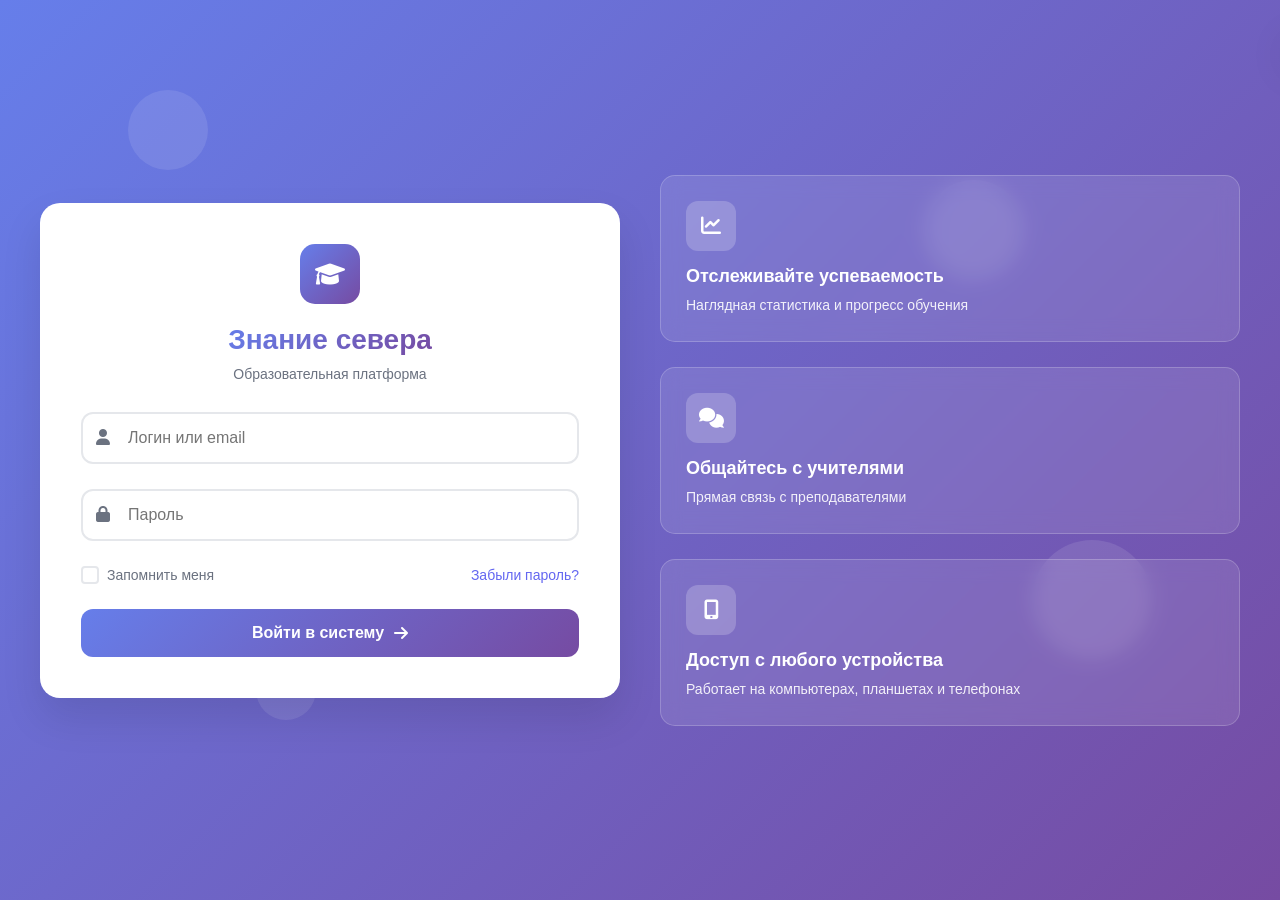
==== index.html @ a084d048 "Первоначальный коммит" ====
<!DOCTYPE html>
<html lang="ru">
<head>
    <meta charset="UTF-8">
    <meta name="viewport" content="width=device-width, initial-scale=1.0">
    <title>Сетевой город - Вход в систему</title>
    <link rel="stylesheet" href="https://cdnjs.cloudflare.com/ajax/libs/font-awesome/6.0.0/css/all.min.css">
    <link rel="stylesheet" href="style.css">
</head>
<body>
<div class="background-animation">
    <div class="floating-shapes">
        <div class="shape shape-1"></div>
        <div class="shape shape-2"></div>
        <div class="shape shape-3"></div>
        <div class="shape shape-4"></div>
    </div>
</div>

<div class="container">
    <div class="login-card">
        <div class="card-header">
            <div class="logo">
                <div class="logo-icon">
                    <i class="fas fa-graduation-cap"></i>
                </div>
                <h1>Знание севера</h1>
                <p>Образовательная платформа</p>
            </div>
        </div>

        <div class="card-body">
            <form id="loginForm" class="login-form">
                <div class="input-group">
                    <div class="input-icon">
                        <i class="fas fa-user"></i>
                    </div>
                    <input type="text" id="username" placeholder="Логин или email" required>
                    <div class="input-highlight"></div>
                </div>

                <div class="input-group">
                    <div class="input-icon">
                        <i class="fas fa-lock"></i>
                    </div>
                    <input type="password" id="password" placeholder="Пароль" required>
                    <div class="input-highlight"></div>
                    <button type="button" class="password-toggle">
                        <i class="fas fa-eye"></i>
                    </button>
                </div>

                <div class="form-options">
                    <label class="checkbox-container">
                        <input type="checkbox" id="remember">
                        <span class="checkmark"></span>
                        Запомнить меня
                    </label>
                    <a href="#" class="forgot-link">Забыли пароль?</a>
                </div>

                <button type="submit" class="submit-btn">
                    <span class="btn-text">Войти в систему</span>
                    <div class="btn-loader">
                        <div class="loader"></div>
                    </div>
                    <i class="fas fa-arrow-right btn-icon"></i>
                </button>
            </form>
        </div>
    </div>

    <div class="features-panel">
        <div class="feature-item">
            <div class="feature-icon">
                <i class="fas fa-chart-line"></i>
            </div>
            <h3>Отслеживайте успеваемость</h3>
            <p>Наглядная статистика и прогресс обучения</p>
        </div>
        <div class="feature-item">
            <div class="feature-icon">
                <i class="fas fa-comments"></i>
            </div>
            <h3>Общайтесь с учителями</h3>
            <p>Прямая связь с преподавателями</p>
        </div>
        <div class="feature-item">
            <div class="feature-icon">
                <i class="fas fa-mobile-alt"></i>
            </div>
            <h3>Доступ с любого устройства</h3>
            <p>Работает на компьютерах, планшетах и телефонах</p>
        </div>
    </div>
</div>

<div class="notification" id="notification"></div>

<script src="script.js"></script>
</body>
</html>
---- style.css ----
* {
    margin: 0;
    padding: 0;
    box-sizing: border-box;
    font-family: 'Segoe UI', Tahoma, Geneva, Verdana, sans-serif;
}

:root {
    --primary: #6366f1;
    --primary-dark: #4f46e5;
    --secondary: #10b981;
    --accent: #f59e0b;
    --text: #1f2937;
    --text-light: #6b7280;
    --background: #f8fafc;
    --white: #ffffff;
    --shadow: 0 20px 40px rgba(0, 0, 0, 0.1);
    --gradient: linear-gradient(135deg, #667eea 0%, #764ba2 100%);
}

body {
    background: var(--gradient);
    min-height: 100vh;
    display: flex;
    align-items: center;
    justify-content: center;
    padding: 20px;
    overflow-x: hidden;
}

.background-animation {
    position: fixed;
    top: 0;
    left: 0;
    width: 100%;
    height: 100%;
    z-index: -1;
    overflow: hidden;
}

.floating-shapes {
    position: relative;
    width: 100%;
    height: 100%;
}

.shape {
    position: absolute;
    border-radius: 50%;
    background: rgba(255, 255, 255, 0.1);
    animation: float 6s ease-in-out infinite;
}

.shape-1 {
    width: 80px;
    height: 80px;
    top: 10%;
    left: 10%;
    animation-delay: 0s;
}

.shape-2 {
    width: 120px;
    height: 120px;
    top: 60%;
    right: 10%;
    animation-delay: 2s;
}

.shape-3 {
    width: 60px;
    height: 60px;
    bottom: 20%;
    left: 20%;
    animation-delay: 4s;
}

.shape-4 {
    width: 100px;
    height: 100px;
    top: 20%;
    right: 20%;
    animation-delay: 1s;
}

@keyframes float {
    0%, 100% { transform: translateY(0px) rotate(0deg); }
    50% { transform: translateY(-20px) rotate(180deg); }
}

.container {
    display: grid;
    grid-template-columns: 1fr 1fr;
    gap: 40px;
    max-width: 1200px;
    width: 100%;
    align-items: center;
}

.login-card {
    background: var(--white);
    border-radius: 20px;
    padding: 40px;
    box-shadow: var(--shadow);
    backdrop-filter: blur(10px);
    border: 1px solid rgba(255, 255, 255, 0.2);
    transform: translateY(0);
    transition: all 0.3s ease;
}

.login-card:hover {
    transform: translateY(-5px);
    box-shadow: 0 25px 50px rgba(0, 0, 0, 0.15);
}

.card-header {
    text-align: center;
    margin-bottom: 30px;
}

.logo {
    display: flex;
    flex-direction: column;
    align-items: center;
    gap: 10px;
}

.logo-icon {
    width: 60px;
    height: 60px;
    background: var(--gradient);
    border-radius: 15px;
    display: flex;
    align-items: center;
    justify-content: center;
    margin-bottom: 10px;
}

.logo-icon i {
    font-size: 24px;
    color: var(--white);
}

.logo h1 {
    font-size: 28px;
    font-weight: 700;
    background: var(--gradient);
    -webkit-background-clip: text;
    -webkit-text-fill-color: transparent;
    background-clip: text;
}

.logo p {
    color: var(--text-light);
    font-size: 14px;
}

.input-group {
    position: relative;
    margin-bottom: 25px;
}

.input-icon {
    position: absolute;
    left: 15px;
    top: 50%;
    transform: translateY(-50%);
    color: var(--text-light);
    z-index: 2;
    transition: all 0.3s ease;
}

.input-group input {
    width: 100%;
    padding: 15px 15px 15px 45px;
    border: 2px solid #e5e7eb;
    border-radius: 12px;
    font-size: 16px;
    background: var(--white);
    transition: all 0.3s ease;
    position: relative;
    z-index: 1;
}

.input-group input:focus {
    border-color: var(--primary);
    outline: none;
    box-shadow: 0 0 0 3px rgba(99, 102, 241, 0.1);
}

.input-group input:focus + .input-highlight {
    width: 100%;
}

.input-highlight {
    position: absolute;
    bottom: 0;
    left: 0;
    height: 2px;
    width: 0;
    background: var(--gradient);
    transition: all 0.3s ease;
    border-radius: 0 0 12px 12px;
}

.password-toggle {
    position: absolute;
    right: 15px;
    top: 50%;
    transform: translateY(-50%);
    background: none;
    border: none;
    color: var(--text-light);
    cursor: pointer;
    transition: all 0.3s ease;
}

.password-toggle:hover {
    color: var(--primary);
}

.form-options {
    display: flex;
    justify-content: space-between;
    align-items: center;
    margin-bottom: 25px;
}

.checkbox-container {
    display: flex;
    align-items: center;
    cursor: pointer;
    font-size: 14px;
    color: var(--text-light);
}

.checkbox-container input {
    display: none;
}

.checkmark {
    width: 18px;
    height: 18px;
    border: 2px solid #e5e7eb;
    border-radius: 4px;
    margin-right: 8px;
    position: relative;
    transition: all 0.3s ease;
}

.checkbox-container input:checked + .checkmark {
    background: var(--primary);
    border-color: var(--primary);
}

.checkbox-container input:checked + .checkmark::after {
    content: '✓';
    position: absolute;
    color: white;
    font-size: 12px;
    top: 50%;
    left: 50%;
    transform: translate(-50%, -50%);
}

.forgot-link {
    color: var(--primary);
    text-decoration: none;
    font-size: 14px;
    transition: all 0.3s ease;
}

.forgot-link:hover {
    color: var(--primary-dark);
    text-decoration: underline;
}

.submit-btn {
    width: 100%;
    padding: 15px;
    background: var(--gradient);
    border: none;
    border-radius: 12px;
    color: var(--white);
    font-size: 16px;
    font-weight: 600;
    cursor: pointer;
    transition: all 0.3s ease;
    display: flex;
    align-items: center;
    justify-content: center;
    gap: 10px;
    position: relative;
    overflow: hidden;
}

.submit-btn:hover {
    transform: translateY(-2px);
    box-shadow: 0 10px 20px rgba(99, 102, 241, 0.3);
}

.submit-btn:active {
    transform: translateY(0);
}

.btn-loader {
    display: none;
}

.loader {
    width: 20px;
    height: 20px;
    border: 2px solid transparent;
    border-top: 2px solid var(--white);
    border-radius: 50%;
    animation: spin 1s linear infinite;
}

@keyframes spin {
    0% { transform: rotate(0deg); }
    100% { transform: rotate(360deg); }
}

.btn-icon {
    transition: transform 0.3s ease;
}

.submit-btn:hover .btn-icon {
    transform: translateX(3px);
}

.features-panel {
    display: flex;
    flex-direction: column;
    gap: 25px;
}

.feature-item {
    background: rgba(255, 255, 255, 0.1);
    backdrop-filter: blur(10px);
    border: 1px solid rgba(255, 255, 255, 0.2);
    border-radius: 15px;
    padding: 25px;
    color: var(--white);
    transition: all 0.3s ease;
}

.feature-item:hover {
    transform: translateX(10px);
    background: rgba(255, 255, 255, 0.15);
}

.feature-icon {
    width: 50px;
    height: 50px;
    background: rgba(255, 255, 255, 0.2);
    border-radius: 12px;
    display: flex;
    align-items: center;
    justify-content: center;
    margin-bottom: 15px;
}

.feature-icon i {
    font-size: 20px;
    color: var(--white);
}

.feature-item h3 {
    font-size: 18px;
    margin-bottom: 8px;
    font-weight: 600;
}

.feature-item p {
    font-size: 14px;
    opacity: 0.9;
    line-height: 1.5;
}

.notification {
    position: fixed;
    top: 20px;
    right: 20px;
    padding: 15px 25px;
    border-radius: 10px;
    color: var(--white);
    font-weight: 500;
    transform: translateX(150%);
    transition: all 0.3s ease;
    z-index: 1000;
    box-shadow: var(--shadow);
}

.notification.success {
    background: var(--secondary);
    transform: translateX(0);
}

.notification.error {
    background: #ef4444;
    transform: translateX(0);
}

.notification.info {
    background: var(--primary);
    transform: translateX(0);
}

/* Адаптивность */
@media (max-width: 968px) {
    .container {
        grid-template-columns: 1fr;
        gap: 30px;
    }

    .features-panel {
        order: -1;
        flex-direction: row;
        flex-wrap: wrap;
    }

    .feature-item {
        flex: 1;
        min-width: 250px;
    }
}

@media (max-width: 768px) {
    .login-card {
        padding: 30px 25px;
    }

    .feature-item:hover {
        transform: translateY(-5px);
    }
}

@media (max-width: 480px) {
    body {
        padding: 10px;
    }

    .login-card {
        padding: 25px 20px;
    }

    .features-panel {
        flex-direction: column;
    }

    .feature-item {
        min-width: auto;
    }
}
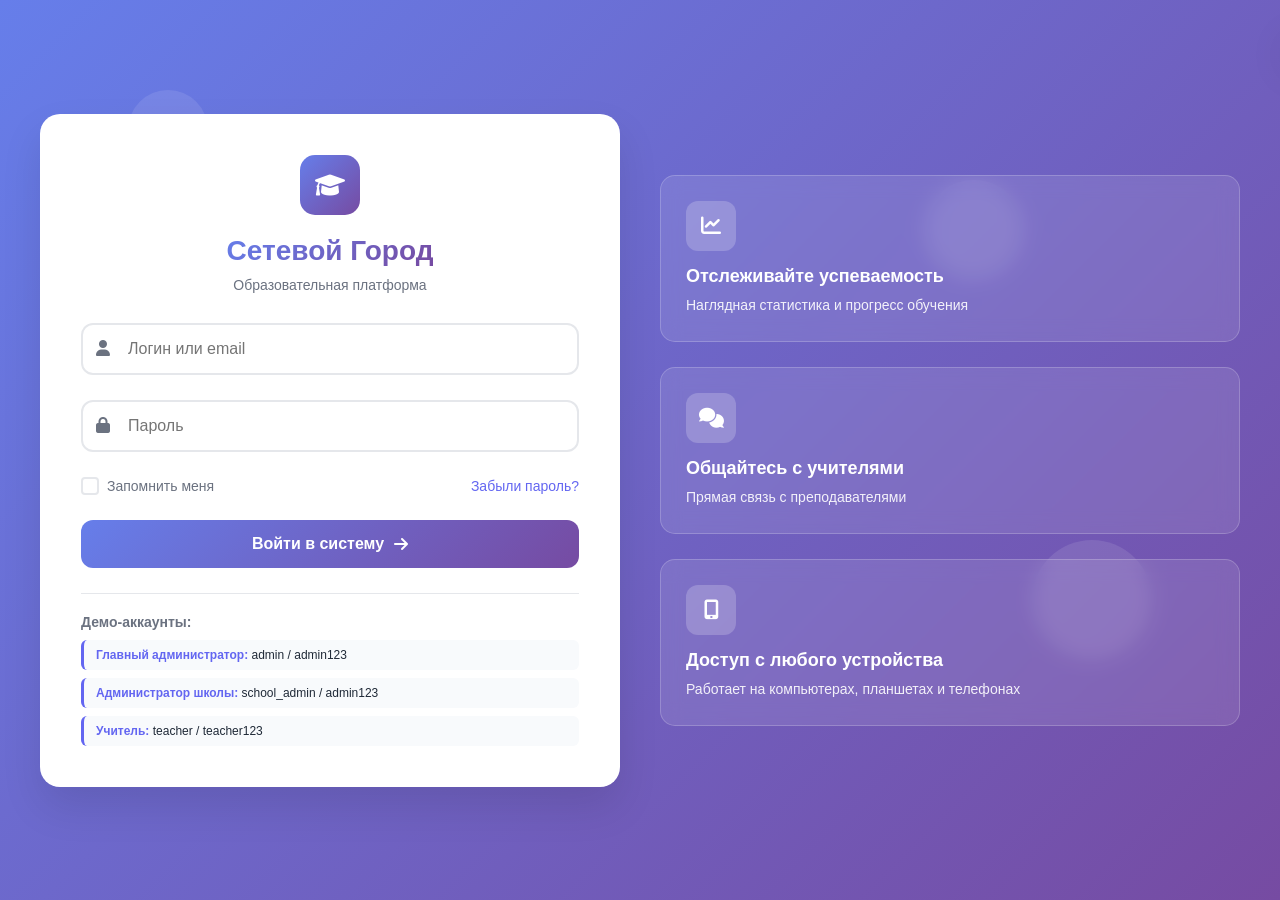
==== commit ed8e04e4: "Update index.html" ====
--- a/index.html
+++ b/index.html
@@ -5,7 +5,7 @@
     <meta name="viewport" content="width=device-width, initial-scale=1.0">
     <title>Сетевой город - Вход в систему</title>
     <link rel="stylesheet" href="https://cdnjs.cloudflare.com/ajax/libs/font-awesome/6.0.0/css/all.min.css">
-    <link rel="stylesheet" href="style.css">
+    <link rel="stylesheet" href="css/style.css">
 </head>
 <body>
 <div class="background-animation">
@@ -24,7 +24,7 @@
                 <div class="logo-icon">
                     <i class="fas fa-graduation-cap"></i>
                 </div>
-                <h1>Знание севера</h1>
+                <h1>Сетевой Город</h1>
                 <p>Образовательная платформа</p>
             </div>
         </div>
@@ -68,6 +68,21 @@
                 </button>
             </form>
         </div>
+
+        <div class="demo-accounts">
+            <h4>Демо-аккаунты:</h4>
+            <div class="account-list">
+                <div class="account-item">
+                    <strong>Главный администратор:</strong> admin / admin123
+                </div>
+                <div class="account-item">
+                    <strong>Администратор школы:</strong> school_admin / admin123
+                </div>
+                <div class="account-item">
+                    <strong>Учитель:</strong> teacher / teacher123
+                </div>
+            </div>
+        </div>
     </div>
 
     <div class="features-panel">
@@ -97,6 +112,6 @@
 
 <div class="notification" id="notification"></div>
 
-<script src="script.js"></script>
+<script src="js/script.js"></script>
 </body>
-</html>+</html>
--- a/css/style.css
+++ b/css/style.css
@@ -0,0 +1,487 @@
+* {
+    margin: 0;
+    padding: 0;
+    box-sizing: border-box;
+    font-family: 'Segoe UI', Tahoma, Geneva, Verdana, sans-serif;
+}
+
+:root {
+    --primary: #6366f1;
+    --primary-dark: #4f46e5;
+    --secondary: #10b981;
+    --accent: #f59e0b;
+    --text: #1f2937;
+    --text-light: #6b7280;
+    --background: #f8fafc;
+    --white: #ffffff;
+    --shadow: 0 20px 40px rgba(0, 0, 0, 0.1);
+    --gradient: linear-gradient(135deg, #667eea 0%, #764ba2 100%);
+}
+
+body {
+    background: var(--gradient);
+    min-height: 100vh;
+    display: flex;
+    align-items: center;
+    justify-content: center;
+    padding: 20px;
+    overflow-x: hidden;
+}
+
+.background-animation {
+    position: fixed;
+    top: 0;
+    left: 0;
+    width: 100%;
+    height: 100%;
+    z-index: -1;
+    overflow: hidden;
+}
+
+.floating-shapes {
+    position: relative;
+    width: 100%;
+    height: 100%;
+}
+
+.shape {
+    position: absolute;
+    border-radius: 50%;
+    background: rgba(255, 255, 255, 0.1);
+    animation: float 6s ease-in-out infinite;
+}
+
+.shape-1 {
+    width: 80px;
+    height: 80px;
+    top: 10%;
+    left: 10%;
+    animation-delay: 0s;
+}
+
+.shape-2 {
+    width: 120px;
+    height: 120px;
+    top: 60%;
+    right: 10%;
+    animation-delay: 2s;
+}
+
+.shape-3 {
+    width: 60px;
+    height: 60px;
+    bottom: 20%;
+    left: 20%;
+    animation-delay: 4s;
+}
+
+.shape-4 {
+    width: 100px;
+    height: 100px;
+    top: 20%;
+    right: 20%;
+    animation-delay: 1s;
+}
+
+@keyframes float {
+    0%, 100% { transform: translateY(0px) rotate(0deg); }
+    50% { transform: translateY(-20px) rotate(180deg); }
+}
+
+.container {
+    display: grid;
+    grid-template-columns: 1fr 1fr;
+    gap: 40px;
+    max-width: 1200px;
+    width: 100%;
+    align-items: center;
+}
+
+.login-card {
+    background: var(--white);
+    border-radius: 20px;
+    padding: 40px;
+    box-shadow: var(--shadow);
+    backdrop-filter: blur(10px);
+    border: 1px solid rgba(255, 255, 255, 0.2);
+    transform: translateY(0);
+    transition: all 0.3s ease;
+}
+
+.login-card:hover {
+    transform: translateY(-5px);
+    box-shadow: 0 25px 50px rgba(0, 0, 0, 0.15);
+}
+
+.card-header {
+    text-align: center;
+    margin-bottom: 30px;
+}
+
+.logo {
+    display: flex;
+    flex-direction: column;
+    align-items: center;
+    gap: 10px;
+}
+
+.logo-icon {
+    width: 60px;
+    height: 60px;
+    background: var(--gradient);
+    border-radius: 15px;
+    display: flex;
+    align-items: center;
+    justify-content: center;
+    margin-bottom: 10px;
+}
+
+.logo-icon i {
+    font-size: 24px;
+    color: var(--white);
+}
+
+.logo h1 {
+    font-size: 28px;
+    font-weight: 700;
+    background: var(--gradient);
+    -webkit-background-clip: text;
+    -webkit-text-fill-color: transparent;
+    background-clip: text;
+}
+
+.logo p {
+    color: var(--text-light);
+    font-size: 14px;
+}
+
+.input-group {
+    position: relative;
+    margin-bottom: 25px;
+}
+
+.input-icon {
+    position: absolute;
+    left: 15px;
+    top: 50%;
+    transform: translateY(-50%);
+    color: var(--text-light);
+    z-index: 2;
+    transition: all 0.3s ease;
+}
+
+.input-group input {
+    width: 100%;
+    padding: 15px 15px 15px 45px;
+    border: 2px solid #e5e7eb;
+    border-radius: 12px;
+    font-size: 16px;
+    background: var(--white);
+    transition: all 0.3s ease;
+    position: relative;
+    z-index: 1;
+}
+
+.input-group input:focus {
+    border-color: var(--primary);
+    outline: none;
+    box-shadow: 0 0 0 3px rgba(99, 102, 241, 0.1);
+}
+
+.input-group input:focus + .input-highlight {
+    width: 100%;
+}
+
+.input-highlight {
+    position: absolute;
+    bottom: 0;
+    left: 0;
+    height: 2px;
+    width: 0;
+    background: var(--gradient);
+    transition: all 0.3s ease;
+    border-radius: 0 0 12px 12px;
+}
+
+.password-toggle {
+    position: absolute;
+    right: 15px;
+    top: 50%;
+    transform: translateY(-50%);
+    background: none;
+    border: none;
+    color: var(--text-light);
+    cursor: pointer;
+    transition: all 0.3s ease;
+}
+
+.password-toggle:hover {
+    color: var(--primary);
+}
+
+.form-options {
+    display: flex;
+    justify-content: space-between;
+    align-items: center;
+    margin-bottom: 25px;
+}
+
+.checkbox-container {
+    display: flex;
+    align-items: center;
+    cursor: pointer;
+    font-size: 14px;
+    color: var(--text-light);
+}
+
+.checkbox-container input {
+    display: none;
+}
+
+.checkmark {
+    width: 18px;
+    height: 18px;
+    border: 2px solid #e5e7eb;
+    border-radius: 4px;
+    margin-right: 8px;
+    position: relative;
+    transition: all 0.3s ease;
+}
+
+.checkbox-container input:checked + .checkmark {
+    background: var(--primary);
+    border-color: var(--primary);
+}
+
+.checkbox-container input:checked + .checkmark::after {
+    content: '✓';
+    position: absolute;
+    color: white;
+    font-size: 12px;
+    top: 50%;
+    left: 50%;
+    transform: translate(-50%, -50%);
+}
+
+.forgot-link {
+    color: var(--primary);
+    text-decoration: none;
+    font-size: 14px;
+    transition: all 0.3s ease;
+}
+
+.forgot-link:hover {
+    color: var(--primary-dark);
+    text-decoration: underline;
+}
+
+.submit-btn {
+    width: 100%;
+    padding: 15px;
+    background: var(--gradient);
+    border: none;
+    border-radius: 12px;
+    color: var(--white);
+    font-size: 16px;
+    font-weight: 600;
+    cursor: pointer;
+    transition: all 0.3s ease;
+    display: flex;
+    align-items: center;
+    justify-content: center;
+    gap: 10px;
+    position: relative;
+    overflow: hidden;
+}
+
+.submit-btn:hover {
+    transform: translateY(-2px);
+    box-shadow: 0 10px 20px rgba(99, 102, 241, 0.3);
+}
+
+.submit-btn:active {
+    transform: translateY(0);
+}
+
+.btn-loader {
+    display: none;
+}
+
+.loader {
+    width: 20px;
+    height: 20px;
+    border: 2px solid transparent;
+    border-top: 2px solid var(--white);
+    border-radius: 50%;
+    animation: spin 1s linear infinite;
+}
+
+@keyframes spin {
+    0% { transform: rotate(0deg); }
+    100% { transform: rotate(360deg); }
+}
+
+.btn-icon {
+    transition: transform 0.3s ease;
+}
+
+.submit-btn:hover .btn-icon {
+    transform: translateX(3px);
+}
+
+.demo-accounts {
+    margin-top: 25px;
+    padding-top: 20px;
+    border-top: 1px solid #e5e7eb;
+}
+
+.demo-accounts h4 {
+    font-size: 14px;
+    color: var(--text-light);
+    margin-bottom: 10px;
+}
+
+.account-list {
+    display: flex;
+    flex-direction: column;
+    gap: 8px;
+}
+
+.account-item {
+    font-size: 12px;
+    color: var(--text);
+    background: var(--background);
+    padding: 8px 12px;
+    border-radius: 6px;
+    border-left: 3px solid var(--primary);
+}
+
+.account-item strong {
+    color: var(--primary);
+}
+
+.features-panel {
+    display: flex;
+    flex-direction: column;
+    gap: 25px;
+}
+
+.feature-item {
+    background: rgba(255, 255, 255, 0.1);
+    backdrop-filter: blur(10px);
+    border: 1px solid rgba(255, 255, 255, 0.2);
+    border-radius: 15px;
+    padding: 25px;
+    color: var(--white);
+    transition: all 0.3s ease;
+}
+
+.feature-item:hover {
+    transform: translateX(10px);
+    background: rgba(255, 255, 255, 0.15);
+}
+
+.feature-icon {
+    width: 50px;
+    height: 50px;
+    background: rgba(255, 255, 255, 0.2);
+    border-radius: 12px;
+    display: flex;
+    align-items: center;
+    justify-content: center;
+    margin-bottom: 15px;
+}
+
+.feature-icon i {
+    font-size: 20px;
+    color: var(--white);
+}
+
+.feature-item h3 {
+    font-size: 18px;
+    margin-bottom: 8px;
+    font-weight: 600;
+}
+
+.feature-item p {
+    font-size: 14px;
+    opacity: 0.9;
+    line-height: 1.5;
+}
+
+.notification {
+    position: fixed;
+    top: 20px;
+    right: 20px;
+    padding: 15px 25px;
+    border-radius: 10px;
+    color: var(--white);
+    font-weight: 500;
+    transform: translateX(150%);
+    transition: all 0.3s ease;
+    z-index: 1000;
+    box-shadow: var(--shadow);
+}
+
+.notification.show {
+    transform: translateX(0);
+}
+
+.notification.success {
+    background: var(--secondary);
+}
+
+.notification.error {
+    background: #ef4444;
+}
+
+.notification.info {
+    background: var(--primary);
+}
+
+/* Адаптивность */
+@media (max-width: 968px) {
+    .container {
+        grid-template-columns: 1fr;
+        gap: 30px;
+    }
+
+    .features-panel {
+        order: -1;
+        flex-direction: row;
+        flex-wrap: wrap;
+    }
+
+    .feature-item {
+        flex: 1;
+        min-width: 250px;
+    }
+}
+
+@media (max-width: 768px) {
+    .login-card {
+        padding: 30px 25px;
+    }
+
+    .feature-item:hover {
+        transform: translateY(-5px);
+    }
+}
+
+@media (max-width: 480px) {
+    body {
+        padding: 10px;
+    }
+
+    .login-card {
+        padding: 25px 20px;
+    }
+
+    .features-panel {
+        flex-direction: column;
+    }
+
+    .feature-item {
+        min-width: auto;
+    }
+}
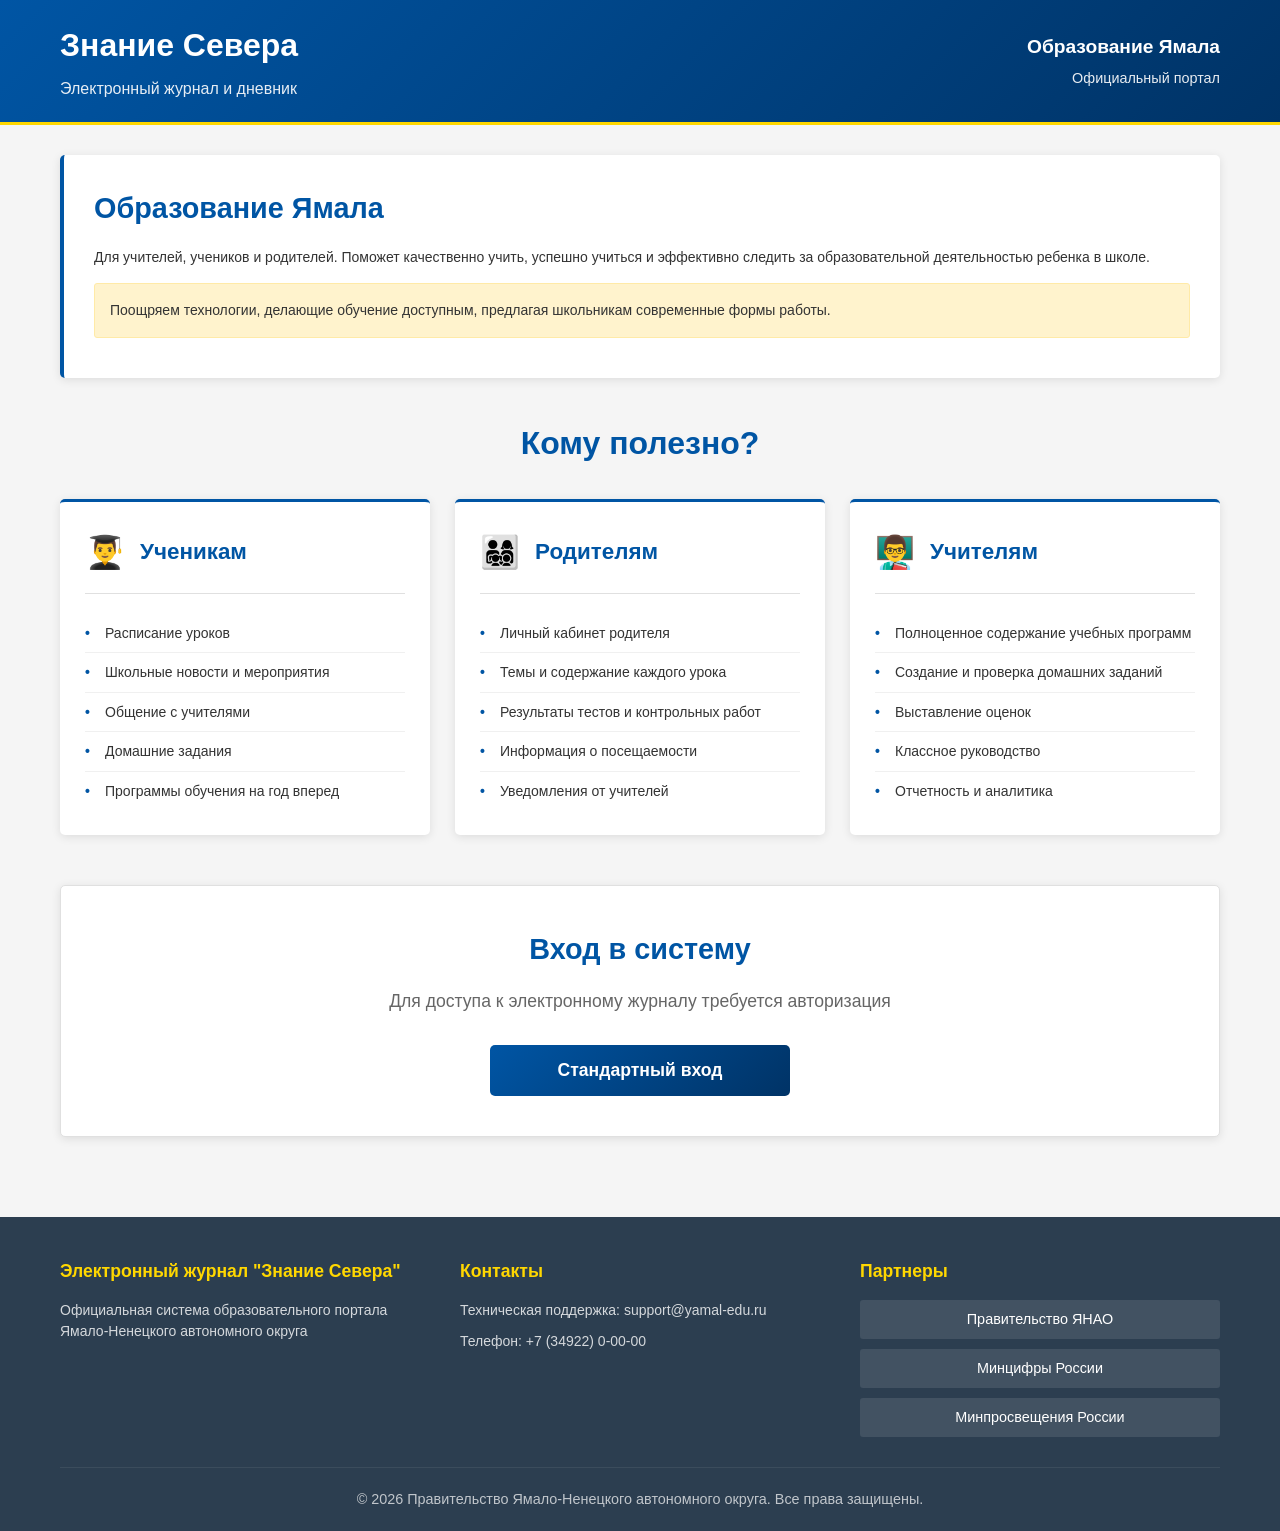
==== commit 2b2464c4: "Первоначальный коммит" ====
--- a/index.html
+++ b/index.html
@@ -3,115 +3,132 @@
 <head>
     <meta charset="UTF-8">
     <meta name="viewport" content="width=device-width, initial-scale=1.0">
-    <title>Сетевой город - Вход в систему</title>
-    <link rel="stylesheet" href="https://cdnjs.cloudflare.com/ajax/libs/font-awesome/6.0.0/css/all.min.css">
+    <title>Электронный журнал "Знание Севера" - Образование Ямала</title>
     <link rel="stylesheet" href="css/style.css">
 </head>
 <body>
-<div class="background-animation">
-    <div class="floating-shapes">
-        <div class="shape shape-1"></div>
-        <div class="shape shape-2"></div>
-        <div class="shape shape-3"></div>
-        <div class="shape shape-4"></div>
-    </div>
-</div>
+<!-- Шапка с гербами -->
+<header class="header">
+    <div class="container">
 
-<div class="container">
-    <div class="login-card">
-        <div class="card-header">
-            <div class="logo">
-                <div class="logo-icon">
-                    <i class="fas fa-graduation-cap"></i>
-                </div>
-                <h1>Сетевой Город</h1>
-                <p>Образовательная платформа</p>
+        <div class="header-main">
+            <div class="main-logo">
+                <h1>Знание Севера</h1>
+                <p>Электронный журнал и дневник</p>
             </div>
-        </div>
-
-        <div class="card-body">
-            <form id="loginForm" class="login-form">
-                <div class="input-group">
-                    <div class="input-icon">
-                        <i class="fas fa-user"></i>
-                    </div>
-                    <input type="text" id="username" placeholder="Логин или email" required>
-                    <div class="input-highlight"></div>
-                </div>
-
-                <div class="input-group">
-                    <div class="input-icon">
-                        <i class="fas fa-lock"></i>
-                    </div>
-                    <input type="password" id="password" placeholder="Пароль" required>
-                    <div class="input-highlight"></div>
-                    <button type="button" class="password-toggle">
-                        <i class="fas fa-eye"></i>
-                    </button>
-                </div>
-
-                <div class="form-options">
-                    <label class="checkbox-container">
-                        <input type="checkbox" id="remember">
-                        <span class="checkmark"></span>
-                        Запомнить меня
-                    </label>
-                    <a href="#" class="forgot-link">Забыли пароль?</a>
-                </div>
-
-                <button type="submit" class="submit-btn">
-                    <span class="btn-text">Войти в систему</span>
-                    <div class="btn-loader">
-                        <div class="loader"></div>
-                    </div>
-                    <i class="fas fa-arrow-right btn-icon"></i>
-                </button>
-            </form>
-        </div>
-
-        <div class="demo-accounts">
-            <h4>Демо-аккаунты:</h4>
-            <div class="account-list">
-                <div class="account-item">
-                    <strong>Главный администратор:</strong> admin / admin123
-                </div>
-                <div class="account-item">
-                    <strong>Администратор школы:</strong> school_admin / admin123
-                </div>
-                <div class="account-item">
-                    <strong>Учитель:</strong> teacher / teacher123
+            <div class="header-info">
+                <div class="info-item">
+                    <strong>Образование Ямала</strong>
+                    <span>Официальный портал</span>
                 </div>
             </div>
         </div>
     </div>
+</header>
 
-    <div class="features-panel">
-        <div class="feature-item">
-            <div class="feature-icon">
-                <i class="fas fa-chart-line"></i>
+<!-- Основной контент -->
+<main class="main">
+    <div class="container">
+        <!-- Баннер -->
+        <section class="banner">
+            <div class="banner-content">
+                <h2>Образование Ямала</h2>
+                <p>Для учителей, учеников и родителей. Поможет качественно учить, успешно учиться и эффективно следить за образовательной деятельностью ребенка в школе.</p>
+                <p class="banner-highlight">Поощряем технологии, делающие обучение доступным, предлагая школьникам современные формы работы.</p>
             </div>
-            <h3>Отслеживайте успеваемость</h3>
-            <p>Наглядная статистика и прогресс обучения</p>
+        </section>
+
+        <!-- Кому полезно -->
+        <section class="benefits-section">
+            <h2>Кому полезно?</h2>
+            <div class="benefits-grid">
+                <div class="benefit-card">
+                    <div class="benefit-header">
+                        <div class="benefit-icon">👨‍🎓</div>
+                        <h3>Ученикам</h3>
+                    </div>
+                    <ul class="benefit-list">
+                        <li>Расписание уроков</li>
+                        <li>Школьные новости и мероприятия</li>
+                        <li>Общение с учителями</li>
+                        <li>Домашние задания</li>
+                        <li>Программы обучения на год вперед</li>
+                    </ul>
+                </div>
+
+                <div class="benefit-card">
+                    <div class="benefit-header">
+                        <div class="benefit-icon">👨‍👩‍👧‍👦</div>
+                        <h3>Родителям</h3>
+                    </div>
+                    <ul class="benefit-list">
+                        <li>Личный кабинет родителя</li>
+                        <li>Темы и содержание каждого урока</li>
+                        <li>Результаты тестов и контрольных работ</li>
+                        <li>Информация о посещаемости</li>
+                        <li>Уведомления от учителей</li>
+                    </ul>
+                </div>
+
+                <div class="benefit-card">
+                    <div class="benefit-header">
+                        <div class="benefit-icon">👨‍🏫</div>
+                        <h3>Учителям</h3>
+                    </div>
+                    <ul class="benefit-list">
+                        <li>Полноценное содержание учебных программ</li>
+                        <li>Создание и проверка домашних заданий</li>
+                        <li>Выставление оценок</li>
+                        <li>Классное руководство</li>
+                        <li>Отчетность и аналитика</li>
+                    </ul>
+                </div>
+            </div>
+        </section>
+
+        <!-- Кнопка входа -->
+        <section class="login-section">
+            <div class="login-card">
+                <h2>Вход в систему</h2>
+                <p>Для доступа к электронному журналу требуется авторизация</p>
+                <div class="alternative-login">
+                    <button class="simple-login-btn" onclick="goToSimpleLogin()">
+                        Стандартный вход
+                    </button>
+                </div>
+            </div>
+        </section>
+    </div>
+</main>
+
+<!-- Футер -->
+<footer class="footer">
+    <div class="container">
+        <div class="footer-content">
+            <div class="footer-section">
+                <h4>Электронный журнал "Знание Севера"</h4>
+                <p>Официальная система образовательного портала Ямало-Ненецкого автономного округа</p>
+            </div>
+            <div class="footer-section">
+                <h4>Контакты</h4>
+                <p>Техническая поддержка: support@yamal-edu.ru</p>
+                <p>Телефон: +7 (34922) 0-00-00</p>
+            </div>
+            <div class="footer-section">
+                <h4>Партнеры</h4>
+                <div class="partner-logos">
+                    <div class="partner-logo">Правительство ЯНАО</div>
+                    <div class="partner-logo">Минцифры России</div>
+                    <div class="partner-logo">Минпросвещения России</div>
+                </div>
+            </div>
         </div>
-        <div class="feature-item">
-            <div class="feature-icon">
-                <i class="fas fa-comments"></i>
-            </div>
-            <h3>Общайтесь с учителями</h3>
-            <p>Прямая связь с преподавателями</p>
-        </div>
-        <div class="feature-item">
-            <div class="feature-icon">
-                <i class="fas fa-mobile-alt"></i>
-            </div>
-            <h3>Доступ с любого устройства</h3>
-            <p>Работает на компьютерах, планшетах и телефонах</p>
+        <div class="footer-bottom">
+            <p>&copy; 2024 Правительство Ямало-Ненецкого автономного округа. Все права защищены.</p>
         </div>
     </div>
-</div>
-
-<div class="notification" id="notification"></div>
+</footer>
 
 <script src="js/script.js"></script>
 </body>
-</html>
+</html>
--- a/css/style.css
+++ b/css/style.css
@@ -1,487 +1,397 @@
-* {
-    margin: 0;
-    padding: 0;
-    box-sizing: border-box;
-    font-family: 'Segoe UI', Tahoma, Geneva, Verdana, sans-serif;
-}
-
-:root {
-    --primary: #6366f1;
-    --primary-dark: #4f46e5;
-    --secondary: #10b981;
-    --accent: #f59e0b;
-    --text: #1f2937;
-    --text-light: #6b7280;
-    --background: #f8fafc;
-    --white: #ffffff;
-    --shadow: 0 20px 40px rgba(0, 0, 0, 0.1);
-    --gradient: linear-gradient(135deg, #667eea 0%, #764ba2 100%);
-}
-
-body {
-    background: var(--gradient);
-    min-height: 100vh;
-    display: flex;
-    align-items: center;
-    justify-content: center;
-    padding: 20px;
-    overflow-x: hidden;
-}
-
-.background-animation {
-    position: fixed;
-    top: 0;
-    left: 0;
-    width: 100%;
-    height: 100%;
-    z-index: -1;
-    overflow: hidden;
-}
-
-.floating-shapes {
-    position: relative;
-    width: 100%;
-    height: 100%;
-}
-
-.shape {
-    position: absolute;
-    border-radius: 50%;
-    background: rgba(255, 255, 255, 0.1);
-    animation: float 6s ease-in-out infinite;
-}
-
-.shape-1 {
-    width: 80px;
-    height: 80px;
-    top: 10%;
-    left: 10%;
-    animation-delay: 0s;
-}
-
-.shape-2 {
-    width: 120px;
-    height: 120px;
-    top: 60%;
-    right: 10%;
-    animation-delay: 2s;
-}
-
-.shape-3 {
-    width: 60px;
-    height: 60px;
-    bottom: 20%;
-    left: 20%;
-    animation-delay: 4s;
-}
-
-.shape-4 {
-    width: 100px;
-    height: 100px;
-    top: 20%;
-    right: 20%;
-    animation-delay: 1s;
-}
-
-@keyframes float {
-    0%, 100% { transform: translateY(0px) rotate(0deg); }
-    50% { transform: translateY(-20px) rotate(180deg); }
-}
-
-.container {
-    display: grid;
-    grid-template-columns: 1fr 1fr;
-    gap: 40px;
-    max-width: 1200px;
-    width: 100%;
-    align-items: center;
-}
-
-.login-card {
-    background: var(--white);
-    border-radius: 20px;
-    padding: 40px;
-    box-shadow: var(--shadow);
-    backdrop-filter: blur(10px);
-    border: 1px solid rgba(255, 255, 255, 0.2);
-    transform: translateY(0);
-    transition: all 0.3s ease;
-}
-
-.login-card:hover {
-    transform: translateY(-5px);
-    box-shadow: 0 25px 50px rgba(0, 0, 0, 0.15);
-}
-
-.card-header {
-    text-align: center;
-    margin-bottom: 30px;
-}
-
-.logo {
-    display: flex;
-    flex-direction: column;
-    align-items: center;
-    gap: 10px;
-}
-
-.logo-icon {
-    width: 60px;
-    height: 60px;
-    background: var(--gradient);
-    border-radius: 15px;
-    display: flex;
-    align-items: center;
-    justify-content: center;
-    margin-bottom: 10px;
-}
-
-.logo-icon i {
-    font-size: 24px;
-    color: var(--white);
-}
-
-.logo h1 {
-    font-size: 28px;
-    font-weight: 700;
-    background: var(--gradient);
-    -webkit-background-clip: text;
-    -webkit-text-fill-color: transparent;
-    background-clip: text;
-}
-
-.logo p {
-    color: var(--text-light);
-    font-size: 14px;
-}
-
-.input-group {
-    position: relative;
-    margin-bottom: 25px;
-}
-
-.input-icon {
-    position: absolute;
-    left: 15px;
-    top: 50%;
-    transform: translateY(-50%);
-    color: var(--text-light);
-    z-index: 2;
-    transition: all 0.3s ease;
-}
-
-.input-group input {
-    width: 100%;
-    padding: 15px 15px 15px 45px;
-    border: 2px solid #e5e7eb;
-    border-radius: 12px;
-    font-size: 16px;
-    background: var(--white);
-    transition: all 0.3s ease;
-    position: relative;
-    z-index: 1;
-}
-
-.input-group input:focus {
-    border-color: var(--primary);
-    outline: none;
-    box-shadow: 0 0 0 3px rgba(99, 102, 241, 0.1);
-}
-
-.input-group input:focus + .input-highlight {
-    width: 100%;
-}
-
-.input-highlight {
-    position: absolute;
-    bottom: 0;
-    left: 0;
-    height: 2px;
-    width: 0;
-    background: var(--gradient);
-    transition: all 0.3s ease;
-    border-radius: 0 0 12px 12px;
-}
-
-.password-toggle {
-    position: absolute;
-    right: 15px;
-    top: 50%;
-    transform: translateY(-50%);
-    background: none;
-    border: none;
-    color: var(--text-light);
-    cursor: pointer;
-    transition: all 0.3s ease;
-}
-
-.password-toggle:hover {
-    color: var(--primary);
-}
-
-.form-options {
-    display: flex;
-    justify-content: space-between;
-    align-items: center;
-    margin-bottom: 25px;
-}
-
-.checkbox-container {
-    display: flex;
-    align-items: center;
-    cursor: pointer;
-    font-size: 14px;
-    color: var(--text-light);
-}
-
-.checkbox-container input {
-    display: none;
-}
-
-.checkmark {
-    width: 18px;
-    height: 18px;
-    border: 2px solid #e5e7eb;
-    border-radius: 4px;
-    margin-right: 8px;
-    position: relative;
-    transition: all 0.3s ease;
-}
-
-.checkbox-container input:checked + .checkmark {
-    background: var(--primary);
-    border-color: var(--primary);
-}
-
-.checkbox-container input:checked + .checkmark::after {
-    content: '✓';
-    position: absolute;
-    color: white;
-    font-size: 12px;
-    top: 50%;
-    left: 50%;
-    transform: translate(-50%, -50%);
-}
-
-.forgot-link {
-    color: var(--primary);
-    text-decoration: none;
-    font-size: 14px;
-    transition: all 0.3s ease;
-}
-
-.forgot-link:hover {
-    color: var(--primary-dark);
-    text-decoration: underline;
-}
-
-.submit-btn {
-    width: 100%;
-    padding: 15px;
-    background: var(--gradient);
-    border: none;
-    border-radius: 12px;
-    color: var(--white);
-    font-size: 16px;
-    font-weight: 600;
-    cursor: pointer;
-    transition: all 0.3s ease;
-    display: flex;
-    align-items: center;
-    justify-content: center;
-    gap: 10px;
-    position: relative;
-    overflow: hidden;
-}
-
-.submit-btn:hover {
-    transform: translateY(-2px);
-    box-shadow: 0 10px 20px rgba(99, 102, 241, 0.3);
-}
-
-.submit-btn:active {
-    transform: translateY(0);
-}
-
-.btn-loader {
-    display: none;
-}
-
-.loader {
-    width: 20px;
-    height: 20px;
-    border: 2px solid transparent;
-    border-top: 2px solid var(--white);
-    border-radius: 50%;
-    animation: spin 1s linear infinite;
-}
-
-@keyframes spin {
-    0% { transform: rotate(0deg); }
-    100% { transform: rotate(360deg); }
-}
-
-.btn-icon {
-    transition: transform 0.3s ease;
-}
-
-.submit-btn:hover .btn-icon {
-    transform: translateX(3px);
-}
-
-.demo-accounts {
-    margin-top: 25px;
-    padding-top: 20px;
-    border-top: 1px solid #e5e7eb;
-}
-
-.demo-accounts h4 {
-    font-size: 14px;
-    color: var(--text-light);
-    margin-bottom: 10px;
-}
-
-.account-list {
-    display: flex;
-    flex-direction: column;
-    gap: 8px;
-}
-
-.account-item {
-    font-size: 12px;
-    color: var(--text);
-    background: var(--background);
-    padding: 8px 12px;
-    border-radius: 6px;
-    border-left: 3px solid var(--primary);
-}
-
-.account-item strong {
-    color: var(--primary);
-}
-
-.features-panel {
-    display: flex;
-    flex-direction: column;
-    gap: 25px;
-}
-
-.feature-item {
-    background: rgba(255, 255, 255, 0.1);
-    backdrop-filter: blur(10px);
-    border: 1px solid rgba(255, 255, 255, 0.2);
-    border-radius: 15px;
-    padding: 25px;
-    color: var(--white);
-    transition: all 0.3s ease;
-}
-
-.feature-item:hover {
-    transform: translateX(10px);
-    background: rgba(255, 255, 255, 0.15);
-}
-
-.feature-icon {
-    width: 50px;
-    height: 50px;
-    background: rgba(255, 255, 255, 0.2);
-    border-radius: 12px;
-    display: flex;
-    align-items: center;
-    justify-content: center;
-    margin-bottom: 15px;
-}
-
-.feature-icon i {
-    font-size: 20px;
-    color: var(--white);
-}
-
-.feature-item h3 {
-    font-size: 18px;
-    margin-bottom: 8px;
-    font-weight: 600;
-}
-
-.feature-item p {
-    font-size: 14px;
-    opacity: 0.9;
-    line-height: 1.5;
-}
-
-.notification {
-    position: fixed;
-    top: 20px;
-    right: 20px;
-    padding: 15px 25px;
-    border-radius: 10px;
-    color: var(--white);
-    font-weight: 500;
-    transform: translateX(150%);
-    transition: all 0.3s ease;
-    z-index: 1000;
-    box-shadow: var(--shadow);
-}
-
-.notification.show {
-    transform: translateX(0);
-}
-
-.notification.success {
-    background: var(--secondary);
-}
-
-.notification.error {
-    background: #ef4444;
-}
-
-.notification.info {
-    background: var(--primary);
-}
-
-/* Адаптивность */
-@media (max-width: 968px) {
-    .container {
-        grid-template-columns: 1fr;
-        gap: 30px;
-    }
-
-    .features-panel {
-        order: -1;
-        flex-direction: row;
-        flex-wrap: wrap;
-    }
-
-    .feature-item {
-        flex: 1;
-        min-width: 250px;
-    }
-}
-
-@media (max-width: 768px) {
-    .login-card {
-        padding: 30px 25px;
-    }
-
-    .feature-item:hover {
-        transform: translateY(-5px);
-    }
-}
-
-@media (max-width: 480px) {
-    body {
-        padding: 10px;
-    }
-
-    .login-card {
-        padding: 25px 20px;
-    }
-
-    .features-panel {
-        flex-direction: column;
-    }
-
-    .feature-item {
-        min-width: auto;
-    }
+* {
+    margin: 0;
+    padding: 0;
+    box-sizing: border-box;
+}
+
+body {
+    font-family: 'Arial', sans-serif;
+    line-height: 1.6;
+    color: #333;
+    background-color: #f5f5f5;
+    font-size: 14px;
+}
+
+.container {
+    max-width: 1200px;
+    margin: 0 auto;
+    padding: 0 20px;
+}
+
+/* Шапка */
+.header {
+    background: linear-gradient(135deg, #0055a4 0%, #003366 100%);
+    color: white;
+    border-bottom: 3px solid #ffd700;
+}
+
+.header-top {
+    background: rgba(0,0,0,0.1);
+    padding: 10px 0;
+    border-bottom: 1px solid rgba(255,255,255,0.1);
+}
+
+.government-logos {
+    display: flex;
+    justify-content: space-between;
+    align-items: center;
+    flex-wrap: wrap;
+    gap: 20px;
+}
+
+.logo-item {
+    text-align: center;
+    padding: 5px 15px;
+    background: rgba(255,255,255,0.1);
+    border-radius: 3px;
+}
+
+.logo-placeholder {
+    font-size: 12px;
+    font-weight: bold;
+    opacity: 0.9;
+}
+
+.header-main {
+    display: flex;
+    justify-content: space-between;
+    align-items: center;
+    padding: 20px 0;
+}
+
+.main-logo h1 {
+    font-size: 2rem;
+    font-weight: bold;
+    margin-bottom: 5px;
+}
+
+.main-logo p {
+    opacity: 0.9;
+    font-size: 1rem;
+}
+
+.header-info {
+    text-align: right;
+}
+
+.info-item strong {
+    display: block;
+    font-size: 1.2rem;
+    margin-bottom: 5px;
+}
+
+.info-item span {
+    opacity: 0.9;
+    font-size: 0.9rem;
+}
+
+/* Навигация */
+.navigation {
+    background: #003366;
+    border-bottom: 1px solid #002244;
+}
+
+.nav-menu {
+    display: flex;
+    list-style: none;
+    margin: 0;
+    padding: 0;
+}
+
+.nav-menu li {
+    margin: 0;
+}
+
+.nav-menu a {
+    display: block;
+    color: white;
+    text-decoration: none;
+    padding: 15px 20px;
+    font-weight: 500;
+    border-right: 1px solid #002244;
+    transition: background-color 0.3s ease;
+}
+
+.nav-menu a:hover {
+    background: #002244;
+}
+
+/* Основной контент */
+.main {
+    padding: 30px 0;
+    min-height: calc(100vh - 300px);
+}
+
+/* Баннер */
+.banner {
+    background: white;
+    border-radius: 5px;
+    padding: 30px;
+    margin-bottom: 30px;
+    border-left: 4px solid #0055a4;
+    box-shadow: 0 2px 10px rgba(0,0,0,0.1);
+}
+
+.banner h2 {
+    color: #0055a4;
+    font-size: 1.8rem;
+    margin-bottom: 15px;
+    font-weight: 600;
+}
+
+.banner p {
+    margin-bottom: 10px;
+    line-height: 1.6;
+}
+
+.banner-highlight {
+    background: #fff3cd;
+    border: 1px solid #ffeaa7;
+    padding: 15px;
+    border-radius: 3px;
+    margin-top: 15px;
+    font-weight: 500;
+}
+
+/* Секция преимуществ */
+.benefits-section {
+    margin: 40px 0;
+}
+
+.benefits-section h2 {
+    text-align: center;
+    color: #0055a4;
+    font-size: 2rem;
+    margin-bottom: 30px;
+    font-weight: 600;
+}
+
+.benefits-grid {
+    display: grid;
+    grid-template-columns: repeat(auto-fit, minmax(300px, 1fr));
+    gap: 25px;
+}
+
+.benefit-card {
+    background: white;
+    border-radius: 5px;
+    padding: 25px;
+    box-shadow: 0 2px 10px rgba(0,0,0,0.1);
+    border-top: 3px solid #0055a4;
+}
+
+.benefit-header {
+    display: flex;
+    align-items: center;
+    margin-bottom: 20px;
+    padding-bottom: 15px;
+    border-bottom: 1px solid #e0e0e0;
+}
+
+.benefit-icon {
+    font-size: 2rem;
+    margin-right: 15px;
+}
+
+.benefit-header h3 {
+    color: #0055a4;
+    font-size: 1.4rem;
+    font-weight: 600;
+}
+
+.benefit-list {
+    list-style: none;
+}
+
+.benefit-list li {
+    padding: 8px 0;
+    border-bottom: 1px solid #f0f0f0;
+    position: relative;
+    padding-left: 20px;
+}
+
+.benefit-list li:before {
+    content: "•";
+    color: #0055a4;
+    font-weight: bold;
+    position: absolute;
+    left: 0;
+}
+
+.benefit-list li:last-child {
+    border-bottom: none;
+}
+
+/* Секция входа */
+.login-section {
+    margin-top: 50px;
+}
+
+.login-card {
+    background: white;
+    border-radius: 5px;
+    padding: 40px;
+    text-align: center;
+    box-shadow: 0 2px 10px rgba(0,0,0,0.1);
+    border: 1px solid #e0e0e0;
+}
+
+.login-card h2 {
+    color: #0055a4;
+    font-size: 1.8rem;
+    margin-bottom: 15px;
+    font-weight: 600;
+}
+
+.login-card p {
+    color: #666;
+    margin-bottom: 30px;
+    font-size: 1.1rem;
+}
+
+.official-login-btn {
+    background: linear-gradient(135deg, #0055a4 0%, #003366 100%);
+    color: white;
+    border: none;
+    padding: 15px 40px;
+    font-size: 1.1rem;
+    border-radius: 5px;
+    cursor: pointer;
+    transition: all 0.3s ease;
+    font-weight: 600;
+    margin-bottom: 15px;
+    width: 100%;
+    max-width: 300px;
+}
+
+.official-login-btn:hover {
+    transform: translateY(-2px);
+    box-shadow: 0 5px 15px rgba(0,85,164,0.3);
+}
+
+.alternative-login {
+    margin-top: 20px;
+}
+
+.simple-login-btn {
+    background: linear-gradient(135deg, #0055a4 0%, #003366 100%);
+    color: white;
+    border: none;
+    padding: 15px 40px;
+    font-size: 1.1rem;
+    border-radius: 5px;
+    cursor: pointer;
+    transition: all 0.3s ease;
+    font-weight: 600;
+    width: 100%;
+    max-width: 300px;
+}
+
+.simple-login-btn:hover {
+    transform: translateY(-2px);
+    box-shadow: 0 5px 15px rgba(0,85,164,0.3);
+}
+
+/* Футер */
+.footer {
+    background: #2c3e50;
+    color: white;
+    padding: 40px 0 20px;
+    margin-top: 50px;
+}
+
+.footer-content {
+    display: grid;
+    grid-template-columns: repeat(auto-fit, minmax(250px, 1fr));
+    gap: 40px;
+    margin-bottom: 30px;
+}
+
+.footer-section h4 {
+    color: #ffd700;
+    margin-bottom: 15px;
+    font-size: 1.1rem;
+}
+
+.footer-section p {
+    opacity: 0.8;
+    margin-bottom: 10px;
+    line-height: 1.5;
+}
+
+.partner-logos {
+    display: flex;
+    flex-direction: column;
+    gap: 10px;
+}
+
+.partner-logo {
+    background: rgba(255,255,255,0.1);
+    padding: 8px 12px;
+    border-radius: 3px;
+    font-size: 0.9rem;
+    text-align: center;
+}
+
+.footer-bottom {
+    border-top: 1px solid rgba(255,255,255,0.1);
+    padding-top: 20px;
+    text-align: center;
+    opacity: 0.7;
+    font-size: 0.9rem;
+}
+
+/* Адаптивность */
+@media (max-width: 768px) {
+    .header-main {
+        flex-direction: column;
+        text-align: center;
+        gap: 15px;
+    }
+
+    .header-info {
+        text-align: center;
+    }
+
+    .nav-menu {
+        flex-wrap: wrap;
+    }
+
+    .nav-menu a {
+        padding: 10px 15px;
+        font-size: 0.9rem;
+    }
+
+    .government-logos {
+        justify-content: center;
+    }
+
+    .benefits-grid {
+        grid-template-columns: 1fr;
+    }
+
+    .footer-content {
+        grid-template-columns: 1fr;
+        gap: 30px;
+    }
+
+    .login-card {
+        padding: 25px 20px;
+    }
+}
+
+/* Анимации */
+@keyframes fadeInUp {
+    from {
+        opacity: 0;
+        transform: translateY(20px);
+    }
+    to {
+        opacity: 1;
+        transform: translateY(0);
+    }
+}
+
+.benefit-card, .login-card {
+    animation: fadeInUp 0.6s ease;
 }
